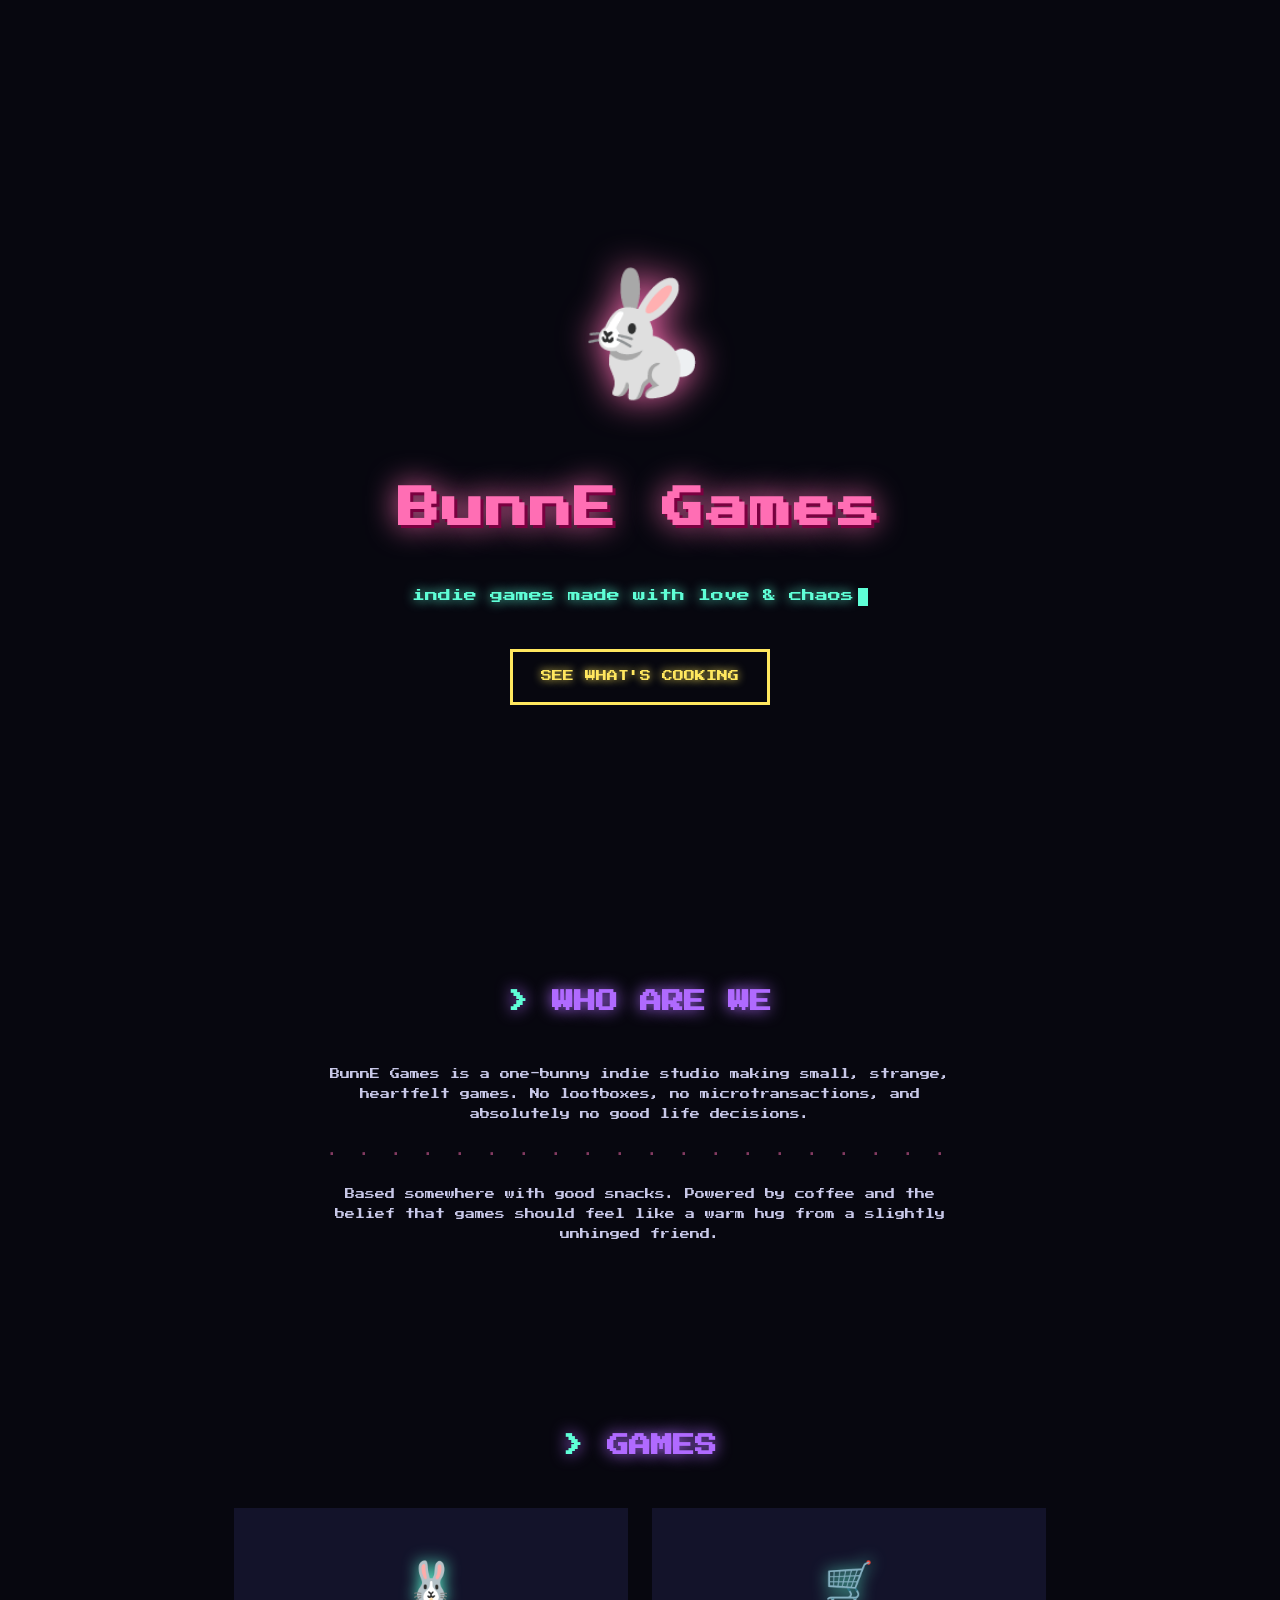
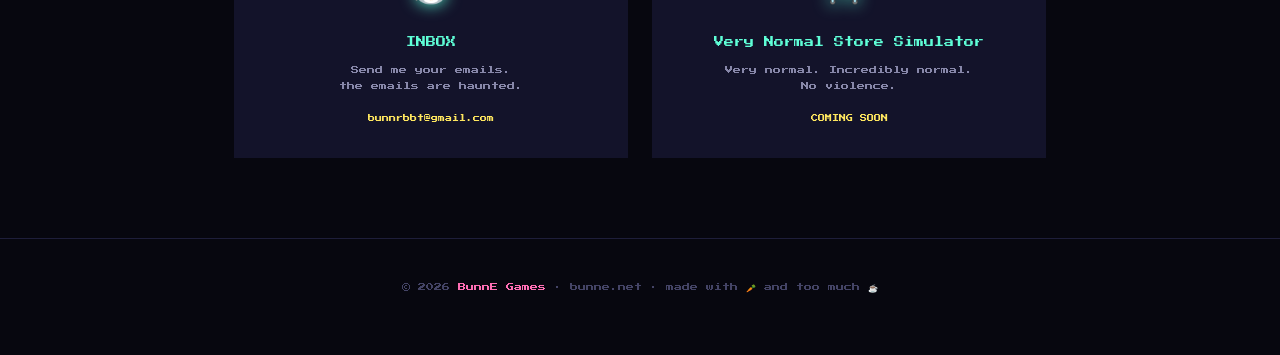
==== index.html @ 26039a3e "cleanup" ====
<!DOCTYPE html>
<html lang="en">
<head>
  <meta charset="UTF-8" />
  <meta name="viewport" content="width=device-width, initial-scale=1.0" />
  <title>BunnE Games</title>
  <link rel="preconnect" href="https://fonts.googleapis.com" />
  <link rel="preconnect" href="https://fonts.gstatic.com" crossorigin />
  <link href="https://fonts.googleapis.com/css2?family=Press+Start+2P&display=swap" rel="stylesheet" />
  <style>
    :root {
      --pink:   #ff6eb4;
      --purple: #b06aff;
      --cyan:   #5fffd7;
      --yellow: #ffe75f;
      --dark:   #0d0d1a;
      --darker: #07070f;
      --card:   #13132a;
    }

    * { box-sizing: border-box; margin: 0; padding: 0; }

    html { scroll-behavior: smooth; }

    body {
      background: var(--darker);
      color: #e8e8f8;
      font-family: 'Press Start 2P', monospace;
      font-size: 12px;
      line-height: 2;
      overflow-x: hidden;
    }

    /* ── stars ─────────────────────────────────────────── */
    #stars {
      position: fixed;
      inset: 0;
      pointer-events: none;
      z-index: 0;
    }
    .star {
      position: absolute;
      width: 2px; height: 2px;
      background: #fff;
      border-radius: 50%;
      animation: twinkle var(--d, 3s) ease-in-out infinite var(--delay, 0s);
      opacity: 0;
    }
    @keyframes twinkle {
      0%, 100% { opacity: 0; }
      50%       { opacity: var(--bright, 0.8); }
    }

    /* ── layout ─────────────────────────────────────────── */
    main { position: relative; z-index: 1; }

    section {
      max-width: 860px;
      margin: 0 auto;
      padding: 80px 24px;
    }

    /* ── hero ───────────────────────────────────────────── */
    #hero {
      min-height: 100vh;
      display: flex;
      flex-direction: column;
      justify-content: center;
      align-items: center;
      text-align: center;
      gap: 32px;
      padding: 40px 24px;
    }

    .bunny {
      font-size: clamp(64px, 14vw, 120px);
      display: inline-block;
      animation: bunnyhop 1.6s ease-in-out infinite;
      filter: drop-shadow(0 0 18px var(--pink));
    }
    @keyframes bunnyhop {
      0%, 100% { transform: translateY(0)    rotate(-3deg); }
      50%       { transform: translateY(-18px) rotate(3deg); }
    }

    h1 {
      font-size: clamp(20px, 5vw, 42px);
      color: var(--pink);
      text-shadow:
        3px 3px 0 #7a0040,
        0 0 30px var(--pink);
      letter-spacing: 2px;
    }

    .tagline {
      color: var(--cyan);
      font-size: clamp(8px, 2vw, 13px);
      text-shadow: 0 0 12px var(--cyan);
    }

    .cursor {
      display: inline-block;
      width: 10px; height: 18px;
      background: var(--cyan);
      animation: blink .8s step-end infinite;
      vertical-align: middle;
      margin-left: 4px;
    }
    @keyframes blink { 50% { opacity: 0; } }

    .cta {
      display: inline-block;
      margin-top: 8px;
      padding: 14px 28px;
      border: 3px solid var(--yellow);
      color: var(--yellow);
      text-decoration: none;
      font-family: inherit;
      font-size: 11px;
      cursor: pointer;
      background: transparent;
      transition: background .15s, color .15s;
      text-shadow: 0 0 8px var(--yellow);
      box-shadow: 0 0 12px var(--yellow)55, inset 0 0 0 0 var(--yellow);
      animation: pulse-border 2s ease-in-out infinite;
    }
    .cta:hover {
      background: var(--yellow);
      color: var(--darker);
      text-shadow: none;
    }
    @keyframes pulse-border {
      0%, 100% { box-shadow: 0 0 8px  var(--yellow)55; }
      50%       { box-shadow: 0 0 22px var(--yellow)aa; }
    }

    /* ── section headings ───────────────────────────────── */
    h2 {
      font-size: clamp(14px, 3vw, 22px);
      color: var(--purple);
      text-shadow: 0 0 16px var(--purple);
      margin-bottom: 40px;
      text-align: center;
    }
    h2::before { content: '> '; color: var(--cyan); }

    /* ── about ──────────────────────────────────────────── */
    #about p {
      color: #c8c8e8;
      font-size: 10px;
      max-width: 620px;
      margin: 0 auto 20px;
      text-align: center;
    }

    .pixel-divider {
      text-align: center;
      color: var(--pink);
      letter-spacing: 6px;
      font-size: 10px;
      margin: 20px 0;
      opacity: 0.5;
    }

    /* ── games grid ─────────────────────────────────────── */
    .games-grid {
      display: grid;
      grid-template-columns: repeat(auto-fit, minmax(220px, 1fr));
      gap: 24px;
    }

    .game-card {
      background: var(--card);
      border: 2px solid var(--purple)66;
      padding: 28px 20px;
      text-align: center;
      transition: border-color .2s, transform .2s;
      position: relative;
      overflow: hidden;
    }
    .game-card::before {
      content: '';
      position: absolute;
      inset: 0;
      background: linear-gradient(135deg, var(--purple)08, transparent 60%);
    }
    .game-card:hover {
      border-color: var(--purple);
      transform: translateY(-4px);
    }

    .game-icon {
      font-size: 40px;
      display: block;
      margin-bottom: 16px;
      filter: drop-shadow(0 0 8px var(--cyan));
    }

    .game-title {
      color: var(--cyan);
      font-size: 10px;
      margin-bottom: 10px;
    }

    .game-desc {
      color: #8888aa;
      font-size: 8px;
      line-height: 2;
    }

    .badge {
      display: inline-block;
      margin-top: 14px;
      padding: 4px 10px;
      font-size: 7px;
      border: 1px solid var(--yellow)88;
      color: var(--yellow);
    }

    /* ── footer ─────────────────────────────────────────── */
    footer {
      position: relative;
      z-index: 1;
      text-align: center;
      padding: 40px 24px 60px;
      font-size: 8px;
      color: #444466;
      border-top: 1px solid #1e1e3a;
    }
    footer span { color: var(--pink); }
  </style>
</head>
<body>

  <div id="stars"></div>

  <main>
    <!-- HERO -->
    <section id="hero">
      <div class="bunny">🐇</div>
      <h1>BunnE Games</h1>
      <p class="tagline">indie games made with love & chaos<span class="cursor"></span></p>
      <a class="cta" href="#games">SEE WHAT'S COOKING</a>
    </section>

    <!-- ABOUT -->
    <section id="about">
      <h2>WHO ARE WE</h2>
      <p>
        BunnE Games is a one-bunny indie studio making small, strange, heartfelt games.
        No lootboxes, no microtransactions, and absolutely no good life decisions.
      </p>
      <div class="pixel-divider">· · · · · · · · · · · · · · · · · · · ·</div>
      <p>
        Based somewhere with good snacks. Powered by coffee and the belief that
        games should feel like a warm hug from a slightly unhinged friend.
      </p>
    </section>

    <!-- GAMES -->
    <section id="games">
      <h2>GAMES</h2>
      <div class="games-grid">

        <div class="game-card">
          <span class="game-icon">🐰</span>
          <div class="game-title">INBOX</div>
          <div class="game-desc">Send me your emails.<br/>the emails are haunted.</div>
          <div class="badge">bunnrbbt@gmail.com</div>
        </div>

        <div class="game-card">
          <span class="game-icon">🛒</span>
          <div class="game-title">Very Normal Store Simulator</div>
          <div class="game-desc">Very normal. Incredibly normal. <br/>No violence.</div>
          <div class="badge">COMING SOON</div>
        </div>

      </div>
    </section>
  </main>

  <footer>
    <p>© 2026 <span>BunnE Games</span> · bunne.net · made with 🥕 and too much ☕</p>
  </footer>

  <script>
    // generate starfield
    const container = document.getElementById('stars');
    for (let i = 0; i < 120; i++) {
      const s = document.createElement('div');
      s.className = 'star';
      s.style.cssText = `
        left:${Math.random()*100}%;
        top:${Math.random()*100}%;
        --d:${2 + Math.random()*4}s;
        --delay:-${Math.random()*5}s;
        --bright:${0.4 + Math.random()*0.6};
        width:${Math.random() > 0.85 ? 3 : 2}px;
        height:${Math.random() > 0.85 ? 3 : 2}px;
      `;
      container.appendChild(s);
    }
  </script>

</body>
</html>
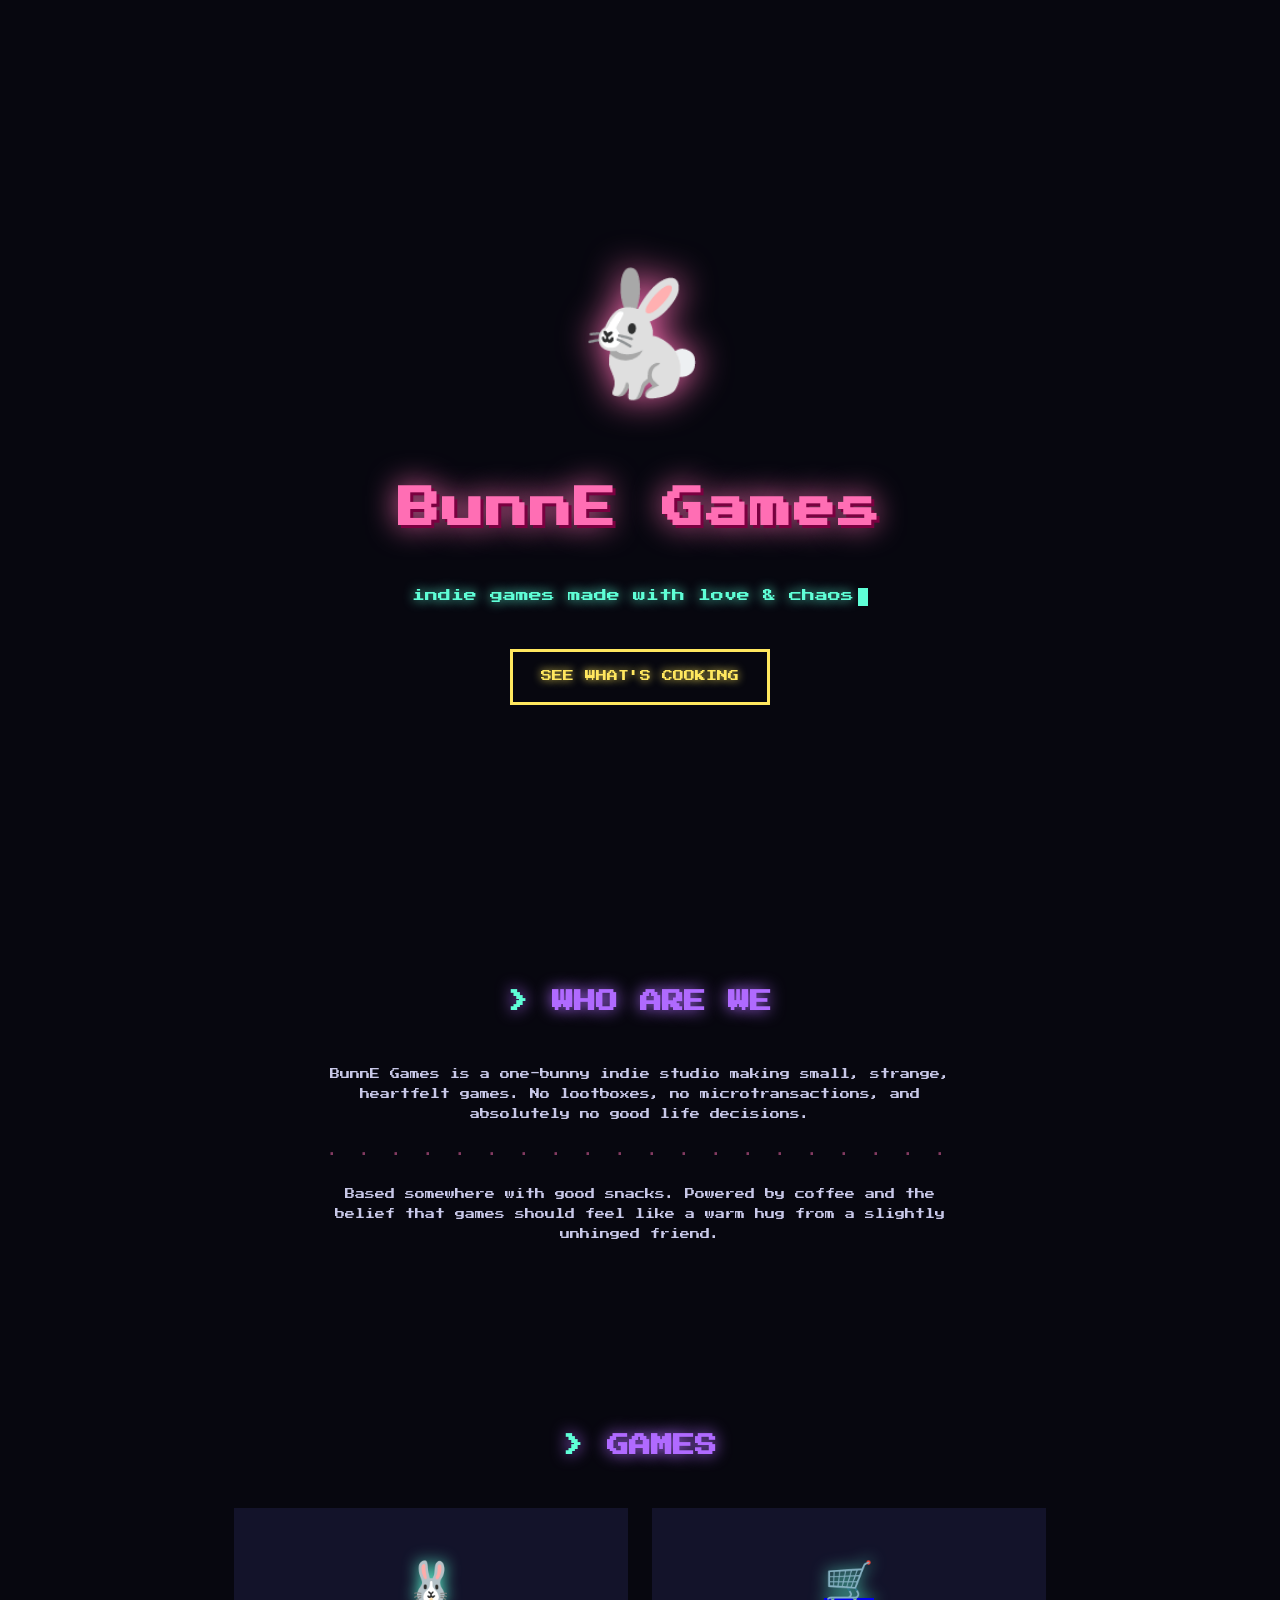
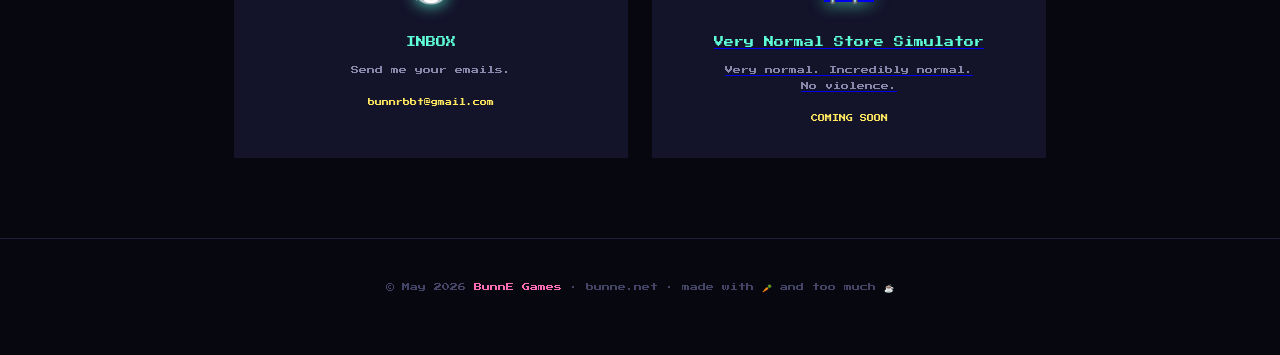
==== commit 94b45661: "url" ====
--- a/index.html
+++ b/index.html
@@ -4,231 +4,11 @@
   <meta charset="UTF-8" />
   <meta name="viewport" content="width=device-width, initial-scale=1.0" />
   <title>BunnE Games</title>
+  <link rel="icon" href="bunny_logo.png" type="image/png" />
   <link rel="preconnect" href="https://fonts.googleapis.com" />
   <link rel="preconnect" href="https://fonts.gstatic.com" crossorigin />
   <link href="https://fonts.googleapis.com/css2?family=Press+Start+2P&display=swap" rel="stylesheet" />
-  <style>
-    :root {
-      --pink:   #ff6eb4;
-      --purple: #b06aff;
-      --cyan:   #5fffd7;
-      --yellow: #ffe75f;
-      --dark:   #0d0d1a;
-      --darker: #07070f;
-      --card:   #13132a;
-    }
-
-    * { box-sizing: border-box; margin: 0; padding: 0; }
-
-    html { scroll-behavior: smooth; }
-
-    body {
-      background: var(--darker);
-      color: #e8e8f8;
-      font-family: 'Press Start 2P', monospace;
-      font-size: 12px;
-      line-height: 2;
-      overflow-x: hidden;
-    }
-
-    /* ── stars ─────────────────────────────────────────── */
-    #stars {
-      position: fixed;
-      inset: 0;
-      pointer-events: none;
-      z-index: 0;
-    }
-    .star {
-      position: absolute;
-      width: 2px; height: 2px;
-      background: #fff;
-      border-radius: 50%;
-      animation: twinkle var(--d, 3s) ease-in-out infinite var(--delay, 0s);
-      opacity: 0;
-    }
-    @keyframes twinkle {
-      0%, 100% { opacity: 0; }
-      50%       { opacity: var(--bright, 0.8); }
-    }
-
-    /* ── layout ─────────────────────────────────────────── */
-    main { position: relative; z-index: 1; }
-
-    section {
-      max-width: 860px;
-      margin: 0 auto;
-      padding: 80px 24px;
-    }
-
-    /* ── hero ───────────────────────────────────────────── */
-    #hero {
-      min-height: 100vh;
-      display: flex;
-      flex-direction: column;
-      justify-content: center;
-      align-items: center;
-      text-align: center;
-      gap: 32px;
-      padding: 40px 24px;
-    }
-
-    .bunny {
-      font-size: clamp(64px, 14vw, 120px);
-      display: inline-block;
-      animation: bunnyhop 1.6s ease-in-out infinite;
-      filter: drop-shadow(0 0 18px var(--pink));
-    }
-    @keyframes bunnyhop {
-      0%, 100% { transform: translateY(0)    rotate(-3deg); }
-      50%       { transform: translateY(-18px) rotate(3deg); }
-    }
-
-    h1 {
-      font-size: clamp(20px, 5vw, 42px);
-      color: var(--pink);
-      text-shadow:
-        3px 3px 0 #7a0040,
-        0 0 30px var(--pink);
-      letter-spacing: 2px;
-    }
-
-    .tagline {
-      color: var(--cyan);
-      font-size: clamp(8px, 2vw, 13px);
-      text-shadow: 0 0 12px var(--cyan);
-    }
-
-    .cursor {
-      display: inline-block;
-      width: 10px; height: 18px;
-      background: var(--cyan);
-      animation: blink .8s step-end infinite;
-      vertical-align: middle;
-      margin-left: 4px;
-    }
-    @keyframes blink { 50% { opacity: 0; } }
-
-    .cta {
-      display: inline-block;
-      margin-top: 8px;
-      padding: 14px 28px;
-      border: 3px solid var(--yellow);
-      color: var(--yellow);
-      text-decoration: none;
-      font-family: inherit;
-      font-size: 11px;
-      cursor: pointer;
-      background: transparent;
-      transition: background .15s, color .15s;
-      text-shadow: 0 0 8px var(--yellow);
-      box-shadow: 0 0 12px var(--yellow)55, inset 0 0 0 0 var(--yellow);
-      animation: pulse-border 2s ease-in-out infinite;
-    }
-    .cta:hover {
-      background: var(--yellow);
-      color: var(--darker);
-      text-shadow: none;
-    }
-    @keyframes pulse-border {
-      0%, 100% { box-shadow: 0 0 8px  var(--yellow)55; }
-      50%       { box-shadow: 0 0 22px var(--yellow)aa; }
-    }
-
-    /* ── section headings ───────────────────────────────── */
-    h2 {
-      font-size: clamp(14px, 3vw, 22px);
-      color: var(--purple);
-      text-shadow: 0 0 16px var(--purple);
-      margin-bottom: 40px;
-      text-align: center;
-    }
-    h2::before { content: '> '; color: var(--cyan); }
-
-    /* ── about ──────────────────────────────────────────── */
-    #about p {
-      color: #c8c8e8;
-      font-size: 10px;
-      max-width: 620px;
-      margin: 0 auto 20px;
-      text-align: center;
-    }
-
-    .pixel-divider {
-      text-align: center;
-      color: var(--pink);
-      letter-spacing: 6px;
-      font-size: 10px;
-      margin: 20px 0;
-      opacity: 0.5;
-    }
-
-    /* ── games grid ─────────────────────────────────────── */
-    .games-grid {
-      display: grid;
-      grid-template-columns: repeat(auto-fit, minmax(220px, 1fr));
-      gap: 24px;
-    }
-
-    .game-card {
-      background: var(--card);
-      border: 2px solid var(--purple)66;
-      padding: 28px 20px;
-      text-align: center;
-      transition: border-color .2s, transform .2s;
-      position: relative;
-      overflow: hidden;
-    }
-    .game-card::before {
-      content: '';
-      position: absolute;
-      inset: 0;
-      background: linear-gradient(135deg, var(--purple)08, transparent 60%);
-    }
-    .game-card:hover {
-      border-color: var(--purple);
-      transform: translateY(-4px);
-    }
-
-    .game-icon {
-      font-size: 40px;
-      display: block;
-      margin-bottom: 16px;
-      filter: drop-shadow(0 0 8px var(--cyan));
-    }
-
-    .game-title {
-      color: var(--cyan);
-      font-size: 10px;
-      margin-bottom: 10px;
-    }
-
-    .game-desc {
-      color: #8888aa;
-      font-size: 8px;
-      line-height: 2;
-    }
-
-    .badge {
-      display: inline-block;
-      margin-top: 14px;
-      padding: 4px 10px;
-      font-size: 7px;
-      border: 1px solid var(--yellow)88;
-      color: var(--yellow);
-    }
-
-    /* ── footer ─────────────────────────────────────────── */
-    footer {
-      position: relative;
-      z-index: 1;
-      text-align: center;
-      padding: 40px 24px 60px;
-      font-size: 8px;
-      color: #444466;
-      border-top: 1px solid #1e1e3a;
-    }
-    footer span { color: var(--pink); }
-  </style>
+  <link rel="stylesheet" href="style.css" />
 </head>
 <body>
 
@@ -262,46 +42,30 @@
       <h2>GAMES</h2>
       <div class="games-grid">
 
-        <div class="game-card">
+        <div class="game-card" id="inbox-card">
           <span class="game-icon">🐰</span>
           <div class="game-title">INBOX</div>
-          <div class="game-desc">Send me your emails.<br/>the emails are haunted.</div>
+          <div class="game-desc">Send me your emails.</div>
           <div class="badge">bunnrbbt@gmail.com</div>
         </div>
 
-        <div class="game-card">
+        <a class="game-card" href="https://bunnrbbt.itch.io/very-normal-store-simulator-demo" target="_blank" rel="noopener noreferrer">
           <span class="game-icon">🛒</span>
           <div class="game-title">Very Normal Store Simulator</div>
           <div class="game-desc">Very normal. Incredibly normal. <br/>No violence.</div>
           <div class="badge">COMING SOON</div>
-        </div>
+        </a>
 
       </div>
     </section>
   </main>
 
   <footer>
-    <p>© 2026 <span>BunnE Games</span> · bunne.net · made with 🥕 and too much ☕</p>
+    <p>© May 2026 <span>BunnE Games</span> · bunne.net · made with 🥕 and too much ☕</p>
   </footer>
 
-  <script>
-    // generate starfield
-    const container = document.getElementById('stars');
-    for (let i = 0; i < 120; i++) {
-      const s = document.createElement('div');
-      s.className = 'star';
-      s.style.cssText = `
-        left:${Math.random()*100}%;
-        top:${Math.random()*100}%;
-        --d:${2 + Math.random()*4}s;
-        --delay:-${Math.random()*5}s;
-        --bright:${0.4 + Math.random()*0.6};
-        width:${Math.random() > 0.85 ? 3 : 2}px;
-        height:${Math.random() > 0.85 ? 3 : 2}px;
-      `;
-      container.appendChild(s);
-    }
-  </script>
+  <div id="copy-toast">📋 email copied!</div>
+  <script src="main.js"></script>
 
 </body>
 </html>
--- a/style.css
+++ b/style.css
@@ -0,0 +1,247 @@
+:root {
+  --pink:   #ff6eb4;
+  --purple: #b06aff;
+  --cyan:   #5fffd7;
+  --yellow: #ffe75f;
+  --dark:   #0d0d1a;
+  --darker: #07070f;
+  --card:   #13132a;
+}
+
+* { box-sizing: border-box; margin: 0; padding: 0; }
+
+html { scroll-behavior: smooth; }
+
+body {
+  background: var(--darker);
+  color: #e8e8f8;
+  font-family: 'Press Start 2P', monospace;
+  font-size: 12px;
+  line-height: 2;
+  overflow-x: hidden;
+}
+
+/* ── stars ─────────────────────────────────────────── */
+#stars {
+  position: fixed;
+  inset: 0;
+  pointer-events: none;
+  z-index: 0;
+}
+.star {
+  position: absolute;
+  width: 2px; height: 2px;
+  background: #fff;
+  border-radius: 50%;
+  animation: twinkle var(--d, 3s) ease-in-out infinite var(--delay, 0s);
+  opacity: 0;
+}
+@keyframes twinkle {
+  0%, 100% { opacity: 0; }
+  50%       { opacity: var(--bright, 0.8); }
+}
+
+/* ── layout ─────────────────────────────────────────── */
+main { position: relative; z-index: 1; }
+
+section {
+  max-width: 860px;
+  margin: 0 auto;
+  padding: 80px 24px;
+}
+
+/* ── hero ───────────────────────────────────────────── */
+#hero {
+  min-height: 100vh;
+  display: flex;
+  flex-direction: column;
+  justify-content: center;
+  align-items: center;
+  text-align: center;
+  gap: 32px;
+  padding: 40px 24px;
+}
+
+.bunny {
+  font-size: clamp(64px, 14vw, 120px);
+  display: inline-block;
+  animation: bunnyhop 1.6s ease-in-out infinite;
+  filter: drop-shadow(0 0 18px var(--pink));
+}
+@keyframes bunnyhop {
+  0%, 100% { transform: translateY(0)    rotate(-3deg); }
+  50%       { transform: translateY(-18px) rotate(3deg); }
+}
+
+h1 {
+  font-size: clamp(20px, 5vw, 42px);
+  color: var(--pink);
+  text-shadow:
+    3px 3px 0 #7a0040,
+    0 0 30px var(--pink);
+  letter-spacing: 2px;
+}
+
+.tagline {
+  color: var(--cyan);
+  font-size: clamp(8px, 2vw, 13px);
+  text-shadow: 0 0 12px var(--cyan);
+}
+
+.cursor {
+  display: inline-block;
+  width: 10px; height: 18px;
+  background: var(--cyan);
+  animation: blink .8s step-end infinite;
+  vertical-align: middle;
+  margin-left: 4px;
+}
+@keyframes blink { 50% { opacity: 0; } }
+
+.cta {
+  display: inline-block;
+  margin-top: 8px;
+  padding: 14px 28px;
+  border: 3px solid var(--yellow);
+  color: var(--yellow);
+  text-decoration: none;
+  font-family: inherit;
+  font-size: 11px;
+  cursor: pointer;
+  background: transparent;
+  transition: background .15s, color .15s;
+  text-shadow: 0 0 8px var(--yellow);
+  box-shadow: 0 0 12px var(--yellow)55, inset 0 0 0 0 var(--yellow);
+  animation: pulse-border 2s ease-in-out infinite;
+}
+.cta:hover {
+  background: var(--yellow);
+  color: var(--darker);
+  text-shadow: none;
+}
+@keyframes pulse-border {
+  0%, 100% { box-shadow: 0 0 8px  var(--yellow)55; }
+  50%       { box-shadow: 0 0 22px var(--yellow)aa; }
+}
+
+/* ── section headings ───────────────────────────────── */
+h2 {
+  font-size: clamp(14px, 3vw, 22px);
+  color: var(--purple);
+  text-shadow: 0 0 16px var(--purple);
+  margin-bottom: 40px;
+  text-align: center;
+}
+h2::before { content: '> '; color: var(--cyan); }
+
+/* ── about ──────────────────────────────────────────── */
+#about p {
+  color: #c8c8e8;
+  font-size: 10px;
+  max-width: 620px;
+  margin: 0 auto 20px;
+  text-align: center;
+}
+
+.pixel-divider {
+  text-align: center;
+  color: var(--pink);
+  letter-spacing: 6px;
+  font-size: 10px;
+  margin: 20px 0;
+  opacity: 0.5;
+}
+
+/* ── games grid ─────────────────────────────────────── */
+.games-grid {
+  display: grid;
+  grid-template-columns: repeat(auto-fit, minmax(220px, 1fr));
+  gap: 24px;
+}
+
+.game-card {
+  background: var(--card);
+  border: 2px solid var(--purple)66;
+  padding: 28px 20px;
+  text-align: center;
+  transition: border-color .2s, transform .2s;
+  position: relative;
+  overflow: hidden;
+}
+.game-card::before {
+  content: '';
+  position: absolute;
+  inset: 0;
+  background: linear-gradient(135deg, var(--purple)08, transparent 60%);
+}
+.game-card:hover {
+  border-color: var(--purple);
+  transform: translateY(-4px);
+}
+
+.game-icon {
+  font-size: 40px;
+  display: block;
+  margin-bottom: 16px;
+  filter: drop-shadow(0 0 8px var(--cyan));
+}
+
+.game-title {
+  color: var(--cyan);
+  font-size: 10px;
+  margin-bottom: 10px;
+}
+
+.game-desc {
+  color: #8888aa;
+  font-size: 8px;
+  line-height: 2;
+}
+
+.badge {
+  display: inline-block;
+  margin-top: 14px;
+  padding: 4px 10px;
+  font-size: 7px;
+  border: 1px solid var(--yellow)88;
+  color: var(--yellow);
+}
+
+/* ── inbox card ─────────────────────────────────────── */
+#inbox-card { cursor: pointer; }
+
+/* ── copy toast ─────────────────────────────────────── */
+#copy-toast {
+  position: fixed;
+  bottom: 40px;
+  left: 50%;
+  transform: translateX(-50%) translateY(20px);
+  background: var(--card);
+  border: 2px solid var(--cyan);
+  color: var(--cyan);
+  font-family: 'Press Start 2P', monospace;
+  font-size: 9px;
+  padding: 12px 20px;
+  text-shadow: 0 0 8px var(--cyan);
+  box-shadow: 0 0 18px var(--cyan)55;
+  opacity: 0;
+  pointer-events: none;
+  transition: opacity .2s, transform .2s;
+  z-index: 100;
+}
+#copy-toast.show {
+  opacity: 1;
+  transform: translateX(-50%) translateY(0);
+}
+
+/* ── footer ─────────────────────────────────────────── */
+footer {
+  position: relative;
+  z-index: 1;
+  text-align: center;
+  padding: 40px 24px 60px;
+  font-size: 8px;
+  color: #444466;
+  border-top: 1px solid #1e1e3a;
+}
+footer span { color: var(--pink); }
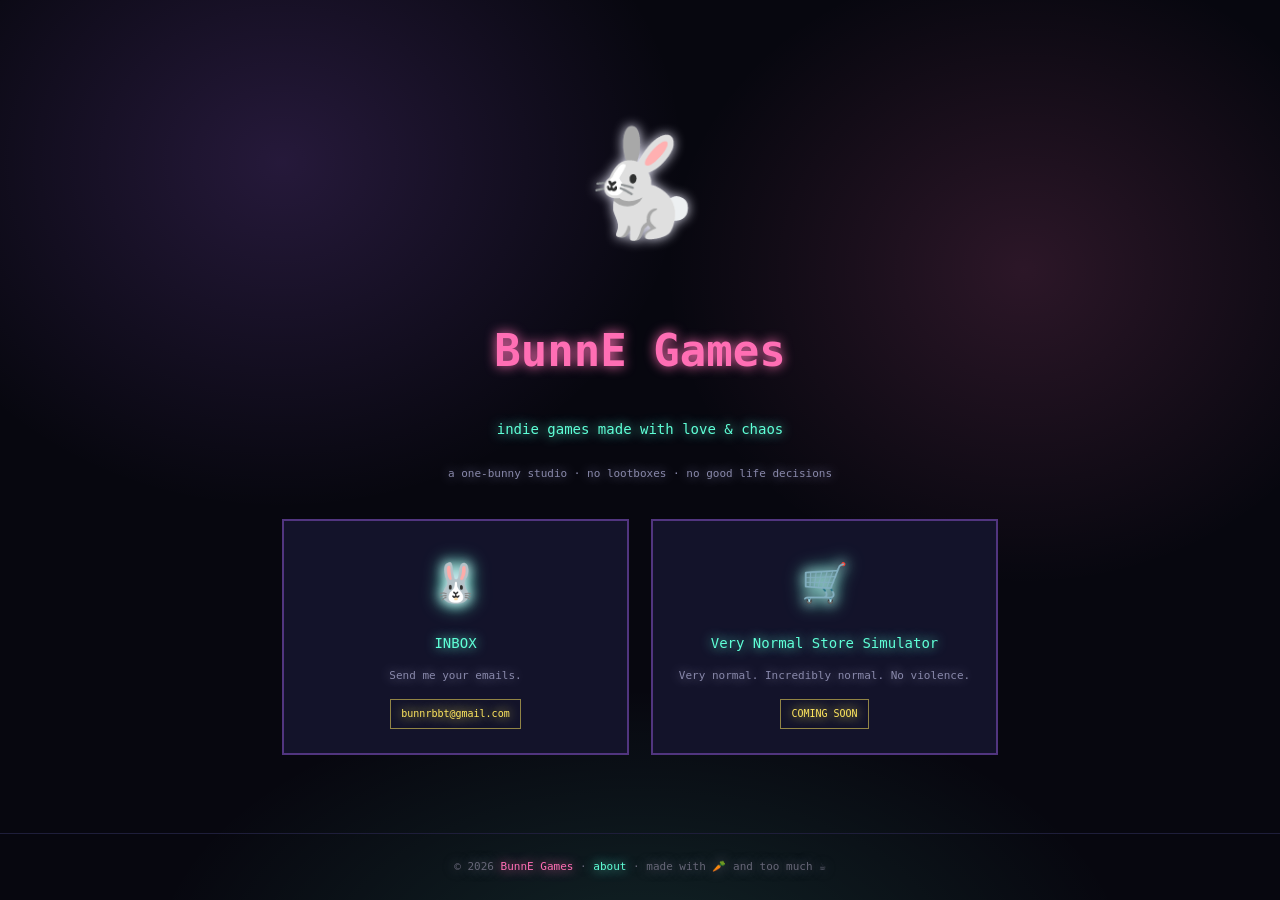
==== commit df3da8a4: "one packet, one trip" ====
--- a/index.html
+++ b/index.html
@@ -1,71 +1,47 @@
-<!DOCTYPE html>
-<html lang="en">
-<head>
-  <meta charset="UTF-8" />
-  <meta name="viewport" content="width=device-width, initial-scale=1.0" />
-  <title>BunnE Games</title>
-  <link rel="icon" href="bunny_logo.png" type="image/png" />
-  <link rel="preconnect" href="https://fonts.googleapis.com" />
-  <link rel="preconnect" href="https://fonts.gstatic.com" crossorigin />
-  <link href="https://fonts.googleapis.com/css2?family=Press+Start+2P&display=swap" rel="stylesheet" />
-  <link rel="stylesheet" href="style.css" />
-</head>
+<!doctype html><html lang=en><meta charset=utf-8><meta name=viewport content="width=device-width,initial-scale=1"><title>BunnE Games</title><link rel=icon href="data:image/svg+xml,<svg xmlns='http://www.w3.org/2000/svg' viewBox='0 0 16 16'><g fill='lavender'><rect x='3' y='1' width='3' height='7' rx='1.5'/><rect x='10' y='1' width='3' height='7' rx='1.5'/><rect x='2' y='5' width='12' height='10' rx='5'/></g><g fill='pink'><rect x='4' y='2' width='1' height='4'/><rect x='11' y='2' width='1' height='4'/></g><g fill='midnightblue'><rect x='5' y='8' width='2' height='2'/><rect x='9' y='8' width='2' height='2'/></g><rect x='7' y='11' width='2' height='1' fill='hotpink'/></svg>"><style>
+*{margin:0;padding:0;box-sizing:border-box}
+:root{--p:#ff6eb4;--c:#5fffd7;--y:#ffe75f}
+body{font:14px/2 monospace;color:#e8e8f8;text-align:center;min-height:100vh;display:flex;flex-direction:column;align-items:center;
+background:
+radial-gradient(45% 55% at 22% 18%,#b06aff2e,#0000 70%),
+radial-gradient(40% 50% at 80% 30%,#ff6eb426,#0000 70%),
+radial-gradient(55% 45% at 50% 108%,#5fffd71f,#0000 70%),#07070f;
+background-attachment:fixed;
+text-shadow:0 0 12px currentColor}
+main{flex:1;width:100%;display:flex;flex-direction:column;justify-content:center;gap:20px;max-width:760px;padding:40px 22px}
+.b{font-size:clamp(56px,11vw,104px);animation:h 1.6s ease-in-out infinite}
+@keyframes h{50%{transform:translateY(-16px) rotate(3deg)}}
+h1{font-size:clamp(22px,6vw,44px);color:var(--p)}
+.t{color:var(--c);font-size:clamp(10px,2.5vw,14px)}
+.d{color:#8888aa;font-size:11px;max-width:540px;margin:0 auto}
+.g{display:grid;grid-template-columns:repeat(auto-fit,minmax(220px,1fr));gap:22px;width:100%;margin-top:14px}
+.card{background:#13132a;border:2px solid #b06aff66;padding:24px 18px;text-decoration:none;color:inherit;display:block}
+.card:hover{border-color:#b06aff}
+.i{font-size:38px;filter:drop-shadow(0 0 8px var(--c))}
+.n{color:var(--c);margin:8px 0;font-size:14px}
+.bg{display:inline-block;margin-top:12px;padding:4px 10px;font-size:10px;border:1px solid #ffe75f88;color:var(--y)}
+footer{width:100%;text-align:center;padding:22px;font-size:11px;color:#667;border-top:1px solid #1e1e3a}
+footer b{color:var(--p);font-weight:400}
+footer a{color:var(--c);text-decoration:none}
+</style>
 <body>
-
-  <div id="stars"></div>
-
-  <main>
-    <!-- HERO -->
-    <section id="hero">
-      <div class="bunny">🐇</div>
-      <h1>BunnE Games</h1>
-      <p class="tagline">indie games made with love & chaos<span class="cursor"></span></p>
-      <a class="cta" href="#games">SEE WHAT'S COOKING</a>
-    </section>
-
-    <!-- ABOUT -->
-    <section id="about">
-      <h2>WHO ARE WE</h2>
-      <p>
-        BunnE Games is a one-bunny indie studio making small, strange, heartfelt games.
-        No lootboxes, no microtransactions, and absolutely no good life decisions.
-      </p>
-      <div class="pixel-divider">· · · · · · · · · · · · · · · · · · · ·</div>
-      <p>
-        Based somewhere with good snacks. Powered by coffee and the belief that
-        games should feel like a warm hug from a slightly unhinged friend.
-      </p>
-    </section>
-
-    <!-- GAMES -->
-    <section id="games">
-      <h2>GAMES</h2>
-      <div class="games-grid">
-
-        <div class="game-card" id="inbox-card">
-          <span class="game-icon">🐰</span>
-          <div class="game-title">INBOX</div>
-          <div class="game-desc">Send me your emails.</div>
-          <div class="badge">bunnrbbt@gmail.com</div>
-        </div>
-
-        <a class="game-card" href="https://bunnrbbt.itch.io/very-normal-store-simulator-demo" target="_blank" rel="noopener noreferrer">
-          <span class="game-icon">🛒</span>
-          <div class="game-title">Very Normal Store Simulator</div>
-          <div class="game-desc">Very normal. Incredibly normal. <br/>No violence.</div>
-          <div class="badge">COMING SOON</div>
-        </a>
-
-      </div>
-    </section>
-  </main>
-
-  <footer>
-    <p>© May 2026 <span>BunnE Games</span> · bunne.net · made with 🥕 and too much ☕</p>
-  </footer>
-
-  <div id="copy-toast">📋 email copied!</div>
-  <script src="main.js"></script>
-
-</body>
+<main>
+<div class=b>🐇</div>
+<h1>BunnE Games</h1>
+<p class=t>indie games made with love &amp; chaos</p>
+<p class=d>a one-bunny studio · no lootboxes · no good life decisions</p>
+<div class=g>
+<a class=card href="mailto:bunnrbbt@gmail.com">
+<div class=i>🐰</div><div class=n>INBOX</div>
+<div class=d>Send me your emails.</div>
+<div class=bg>bunnrbbt@gmail.com</div>
+</a>
+<a class=card href="https://bunnrbbt.itch.io/very-normal-store-simulator-demo" target=_blank rel=noopener>
+<div class=i>🛒</div><div class=n>Very Normal Store Simulator</div>
+<div class=d>Very normal. Incredibly normal. No violence.</div>
+<div class=bg>COMING SOON</div>
+</a>
+</div>
+</main>
+<footer><p>© 2026 <b>BunnE Games</b> · <a href=about.html>about</a> · made with 🥕 and too much ☕</p></footer>
 </html>
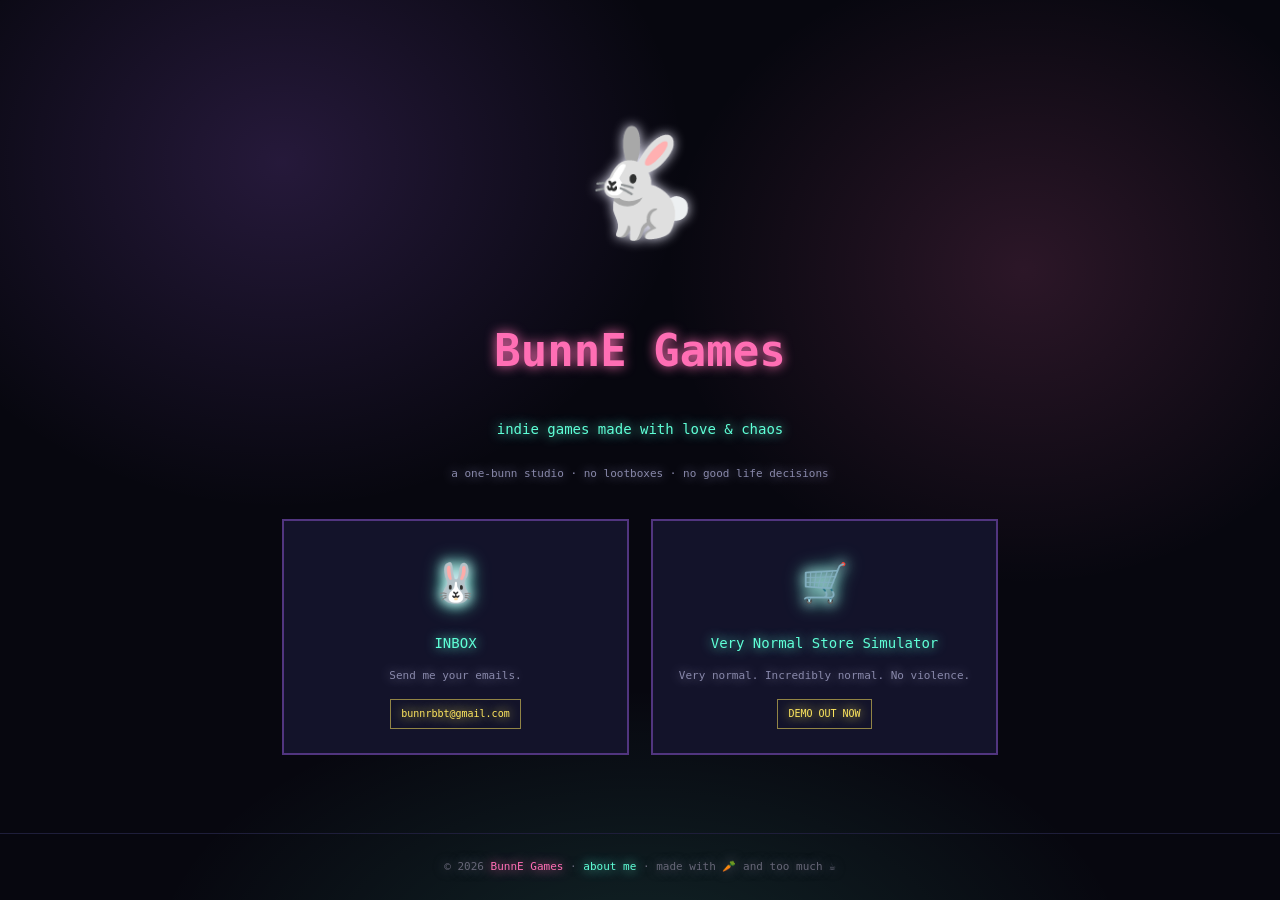
==== commit b2231950: "text update" ====
--- a/index.html
+++ b/index.html
@@ -29,7 +29,7 @@
 <div class=b>🐇</div>
 <h1>BunnE Games</h1>
 <p class=t>indie games made with love &amp; chaos</p>
-<p class=d>a one-bunny studio · no lootboxes · no good life decisions</p>
+<p class=d>a one-bunn studio · no lootboxes · no good life decisions</p>
 <div class=g>
 <a class=card href="mailto:bunnrbbt@gmail.com">
 <div class=i>🐰</div><div class=n>INBOX</div>
@@ -39,9 +39,9 @@
 <a class=card href="https://bunnrbbt.itch.io/very-normal-store-simulator-demo" target=_blank rel=noopener>
 <div class=i>🛒</div><div class=n>Very Normal Store Simulator</div>
 <div class=d>Very normal. Incredibly normal. No violence.</div>
-<div class=bg>COMING SOON</div>
+<div class=bg>DEMO OUT NOW</div>
 </a>
 </div>
 </main>
-<footer><p>© 2026 <b>BunnE Games</b> · <a href=about.html>about</a> · made with 🥕 and too much ☕</p></footer>
+<footer><p>© 2026 <b>BunnE Games</b> · <a href=about.html>about me</a> · made with 🥕 and too much ☕</p></footer>
 </html>
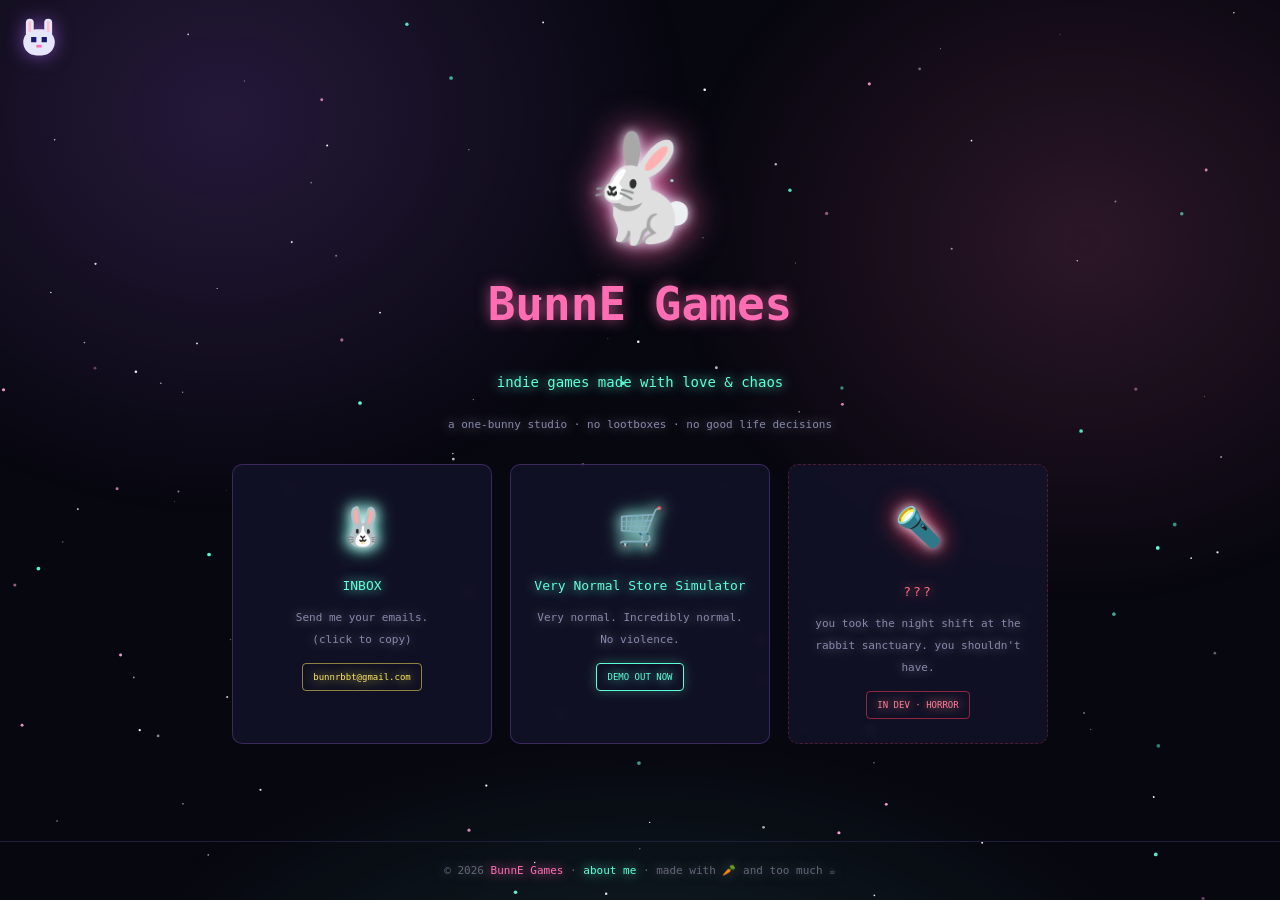
==== commit e7eb9fcd: "under 14kb" ====
--- a/index.html
+++ b/index.html
@@ -1,47 +1,118 @@
 <!doctype html><html lang=en><meta charset=utf-8><meta name=viewport content="width=device-width,initial-scale=1"><title>BunnE Games</title><link rel=icon href="data:image/svg+xml,<svg xmlns='http://www.w3.org/2000/svg' viewBox='0 0 16 16'><g fill='lavender'><rect x='3' y='1' width='3' height='7' rx='1.5'/><rect x='10' y='1' width='3' height='7' rx='1.5'/><rect x='2' y='5' width='12' height='10' rx='5'/></g><g fill='pink'><rect x='4' y='2' width='1' height='4'/><rect x='11' y='2' width='1' height='4'/></g><g fill='midnightblue'><rect x='5' y='8' width='2' height='2'/><rect x='9' y='8' width='2' height='2'/></g><rect x='7' y='11' width='2' height='1' fill='hotpink'/></svg>"><style>
 *{margin:0;padding:0;box-sizing:border-box}
-:root{--p:#ff6eb4;--c:#5fffd7;--y:#ffe75f}
-body{font:14px/2 monospace;color:#e8e8f8;text-align:center;min-height:100vh;display:flex;flex-direction:column;align-items:center;
-background:
-radial-gradient(45% 55% at 22% 18%,#b06aff2e,#0000 70%),
-radial-gradient(40% 50% at 80% 30%,#ff6eb426,#0000 70%),
-radial-gradient(55% 45% at 50% 108%,#5fffd71f,#0000 70%),#07070f;
-background-attachment:fixed;
-text-shadow:0 0 12px currentColor}
-main{flex:1;width:100%;display:flex;flex-direction:column;justify-content:center;gap:20px;max-width:760px;padding:40px 22px}
-.b{font-size:clamp(56px,11vw,104px);animation:h 1.6s ease-in-out infinite}
-@keyframes h{50%{transform:translateY(-16px) rotate(3deg)}}
-h1{font-size:clamp(22px,6vw,44px);color:var(--p)}
+:root{--p:#ff6eb4;--c:#5fffd7;--y:#ffe75f;--u:#b06aff}
+body{font:14px/2 monospace;color:#e8e8f8;text-align:center;background:#07070f;overflow-x:hidden;
+  min-height:100vh;display:flex;flex-direction:column;align-items:center;text-shadow:0 0 12px currentColor}
+.neb{position:fixed;inset:-8%;z-index:-2;pointer-events:none;transition:transform .15s ease-out;
+  background:
+    radial-gradient(45% 55% at 22% 18%,#b06aff2e,#0000 70%),
+    radial-gradient(40% 50% at 80% 30%,#ff6eb426,#0000 70%),
+    radial-gradient(55% 45% at 50% 108%,#5fffd71f,#0000 70%)}
+#sky{position:fixed;inset:0;z-index:-1;pointer-events:none}
+.logo{position:fixed;top:16px;left:18px;z-index:9;line-height:0;filter:drop-shadow(0 0 9px #b06aff99);transition:transform .2s}
+.logo:hover{transform:scale(1.1) rotate(-5deg)}
+.logo svg{width:42px;height:42px;display:block}
+main{flex:1;width:100%;display:flex;flex-direction:column;justify-content:center;align-items:center;gap:18px;max-width:860px;padding:64px 22px 26px}
+.b{font-size:clamp(56px,11vw,104px);cursor:pointer;line-height:1;filter:drop-shadow(0 0 18px var(--p));animation:hop 1.6s ease-in-out infinite}
+@keyframes hop{0%,100%{transform:translateY(0) rotate(-3deg)}50%{transform:translateY(-16px) rotate(3deg)}}
+@keyframes spin{to{transform:rotate(360deg) scale(1.12)}}
+.title{font-size:clamp(22px,6vw,46px);color:var(--p);
+  background:linear-gradient(105deg,var(--p) 0 42%,#fff 50%,var(--p) 58% 100%);
+  background-size:280% 100%;background-position:100% 0;
+  -webkit-background-clip:text;background-clip:text;-webkit-text-fill-color:transparent;
+  text-shadow:0 0 14px #ff6eb4aa;transition:transform .25s ease}
+.title:hover{transform:scale(1.04);animation:shine .85s ease}
+@keyframes shine{from{background-position:100% 0}to{background-position:-60% 0}}
 .t{color:var(--c);font-size:clamp(10px,2.5vw,14px)}
 .d{color:#8888aa;font-size:11px;max-width:540px;margin:0 auto}
-.g{display:grid;grid-template-columns:repeat(auto-fit,minmax(220px,1fr));gap:22px;width:100%;margin-top:14px}
-.card{background:#13132a;border:2px solid #b06aff66;padding:24px 18px;text-decoration:none;color:inherit;display:block}
-.card:hover{border-color:#b06aff}
-.i{font-size:38px;filter:drop-shadow(0 0 8px var(--c))}
-.n{color:var(--c);margin:8px 0;font-size:14px}
-.bg{display:inline-block;margin-top:12px;padding:4px 10px;font-size:10px;border:1px solid #ffe75f88;color:var(--y)}
-footer{width:100%;text-align:center;padding:22px;font-size:11px;color:#667;border-top:1px solid #1e1e3a}
+.g{display:grid;grid-template-columns:repeat(auto-fit,minmax(210px,1fr));gap:18px;width:100%;margin-top:10px}
+.card{position:relative;background:#13132acc;border:1px solid #b06aff44;border-radius:10px;padding:24px 18px;
+  text-decoration:none;color:inherit;display:block;backdrop-filter:blur(4px);
+  transition:transform .15s ease,box-shadow .3s,border-color .3s}
+.card:hover{transform:translateY(-6px);border-color:var(--u);box-shadow:0 12px 34px #00000066,0 0 24px #b06aff44}
+.i{font-size:38px;display:block;margin-bottom:6px;filter:drop-shadow(0 0 8px var(--c))}
+.n{color:var(--c);margin:8px 0;font-size:13px}
+.bg{display:inline-block;margin-top:12px;padding:4px 10px;font-size:9px;border:1px solid #ffe75f88;color:var(--y);border-radius:4px}
+.bg.live{border-color:var(--c);color:var(--c);box-shadow:0 0 12px #5fffd744}
+.mystery{display:flex;flex-direction:column;align-items:center;justify-content:center;border-style:dashed;border-color:#ff3b5c44;cursor:default}
+.mystery:hover{transform:translateY(-6px);border-color:#ff3b5c;box-shadow:0 12px 34px #00000066,0 0 24px #ff3b5c33}
+.mystery .i{filter:drop-shadow(0 0 12px #ff3b5c)}
+.mystery:hover .i{animation:flick 4s infinite}
+.mystery .n{color:#ff6b81;letter-spacing:2px}
+.mystery .bg{border-color:#ff3b5c88;color:#ff8095}
+@keyframes flick{0%,100%{opacity:1}48%{opacity:.45}50%{opacity:.9}52%{opacity:.35}54%{opacity:.85}}
+footer{width:100%;text-align:center;padding:18px;font-size:11px;color:#667;border-top:1px solid #1e1e3a}
 footer b{color:var(--p);font-weight:400}
 footer a{color:var(--c);text-decoration:none}
+#toast{position:fixed;left:50%;bottom:34px;transform:translate(-50%,18px);z-index:20;opacity:0;pointer-events:none;
+  background:#13132a;border:1px solid var(--c);color:var(--c);padding:11px 20px;border-radius:6px;font-size:11px;
+  box-shadow:0 0 22px #5fffd744;transition:.25s}
+#toast.on{opacity:1;transform:translate(-50%,0)}
+.spark{position:fixed;width:6px;height:6px;border-radius:50%;background:var(--c);box-shadow:0 0 8px var(--c);pointer-events:none;z-index:30;animation:spark .7s ease-out forwards}
+@keyframes spark{to{transform:translate(var(--dx),var(--dy)) scale(0);opacity:0}}
+@media(prefers-reduced-motion:reduce){*{animation:none!important}}
 </style>
 <body>
+<canvas id=sky></canvas>
+<div class=neb></div>
+<a class=logo href="#" aria-label="BunnE Games — home"><svg viewBox="0 0 16 16"><g fill="lavender"><rect x="3" y="1" width="3" height="7" rx="1.5"/><rect x="10" y="1" width="3" height="7" rx="1.5"/><rect x="2" y="5" width="12" height="10" rx="5"/></g><g fill="pink"><rect x="4" y="2" width="1" height="4"/><rect x="11" y="2" width="1" height="4"/></g><g fill="midnightblue"><rect x="5" y="8" width="2" height="2"/><rect x="9" y="8" width="2" height="2"/></g><rect x="7" y="11" width="2" height="1" fill="hotpink"/></svg></a>
+
 <main>
-<div class=b>🐇</div>
-<h1>BunnE Games</h1>
-<p class=t>indie games made with love &amp; chaos</p>
-<p class=d>a one-bunn studio · no lootboxes · no good life decisions</p>
-<div class=g>
-<a class=card href="mailto:bunnrbbt@gmail.com">
-<div class=i>🐰</div><div class=n>INBOX</div>
-<div class=d>Send me your emails.</div>
-<div class=bg>bunnrbbt@gmail.com</div>
-</a>
-<a class=card href="https://bunnrbbt.itch.io/very-normal-store-simulator-demo" target=_blank rel=noopener>
-<div class=i>🛒</div><div class=n>Very Normal Store Simulator</div>
-<div class=d>Very normal. Incredibly normal. No violence.</div>
-<div class=bg>DEMO OUT NOW</div>
-</a>
-</div>
+  <div class=b id=bun>🐇</div>
+  <h1 class=title>BunnE Games</h1>
+  <p class=t>indie games made with love &amp; chaos</p>
+  <p class=d>a one-bunny studio · no lootboxes · no good life decisions</p>
+  <div class=g>
+    <a class=card id=inbox href="mailto:bunnrbbt@gmail.com">
+      <div class=i>🐰</div><div class=n>INBOX</div>
+      <div class=d>Send me your emails.<br>(click to copy)</div>
+      <div class=bg>bunnrbbt@gmail.com</div>
+    </a>
+    <a class=card href="https://bunnrbbt.itch.io/very-normal-store-simulator-demo" target=_blank rel=noopener>
+      <div class=i>🛒</div><div class=n>Very Normal Store Simulator</div>
+      <div class=d>Very normal. Incredibly normal.<br>No violence.</div>
+      <div class="bg live">DEMO OUT NOW</div>
+    </a>
+    <div class="card mystery">
+      <div class=i>🔦</div><div class=n>???</div>
+      <div class=d>you took the night shift at the<br>rabbit sanctuary. you shouldn't have.</div>
+      <div class=bg>IN DEV · HORROR</div>
+    </div>
+  </div>
 </main>
+
 <footer><p>© 2026 <b>BunnE Games</b> · <a href=about.html>about me</a> · made with 🥕 and too much ☕</p></footer>
+<div id=toast>📋 email copied!</div>
+
+<script>
+const cv=document.getElementById('sky'),ctx=cv.getContext('2d'),neb=document.querySelector('.neb');
+let W,H,stars,mx=0,my=0;
+function resize(){W=cv.width=innerWidth;H=cv.height=innerHeight;
+  const n=Math.min(200,(W*H/9000)|0);
+  stars=Array.from({length:n},()=>({x:Math.random()*W,y:Math.random()*H,z:Math.random(),p:Math.random()*6.28}));}
+addEventListener('resize',resize);resize();
+addEventListener('mousemove',e=>{mx=e.clientX/W-.5;my=e.clientY/H-.5;
+  neb.style.transform='translate('+(mx*-18)+'px,'+(my*-18)+'px)';});
+let t=0;(function loop(){t+=.016;ctx.clearRect(0,0,W,H);
+  for(const s of stars){const tw=.35+.65*Math.abs(Math.sin(s.p+t*(.4+s.z)));
+    const px=s.x+mx*42*s.z,py=s.y+my*42*s.z,r=s.z*1.6+.3;
+    ctx.globalAlpha=tw;ctx.fillStyle=s.z>.86?'#5fffd7':(s.z>.7?'#ff9ed6':'#fff');
+    ctx.beginPath();ctx.arc(px,py,r,0,6.29);ctx.fill();}
+  requestAnimationFrame(loop);})();
+
+const bun=document.getElementById('bun');
+bun.addEventListener('click',()=>{bun.style.animation='none';bun.offsetHeight;bun.style.animation='spin .6s ease-in-out';});
+bun.addEventListener('animationend',()=>{bun.style.animation='';});
+
+const inbox=document.getElementById('inbox'),toast=document.getElementById('toast');let tt;
+inbox.addEventListener('click',e=>{e.preventDefault();
+  (navigator.clipboard?navigator.clipboard.writeText('bunnrbbt@gmail.com'):Promise.resolve()).finally(()=>{
+    toast.classList.add('on');clearTimeout(tt);tt=setTimeout(()=>toast.classList.remove('on'),1800);});
+  for(let k=0;k<16;k++){const d=document.createElement('div');d.className='spark';
+    d.style.left=e.clientX+'px';d.style.top=e.clientY+'px';
+    const a=Math.random()*6.28,v=28+Math.random()*46;
+    d.style.setProperty('--dx',Math.cos(a)*v+'px');d.style.setProperty('--dy',Math.sin(a)*v+'px');
+    if(k%2){d.style.background='#ff6eb4';d.style.boxShadow='0 0 8px #ff6eb4';}
+    document.body.appendChild(d);setTimeout(()=>d.remove(),700);}});
+</script>
 </html>
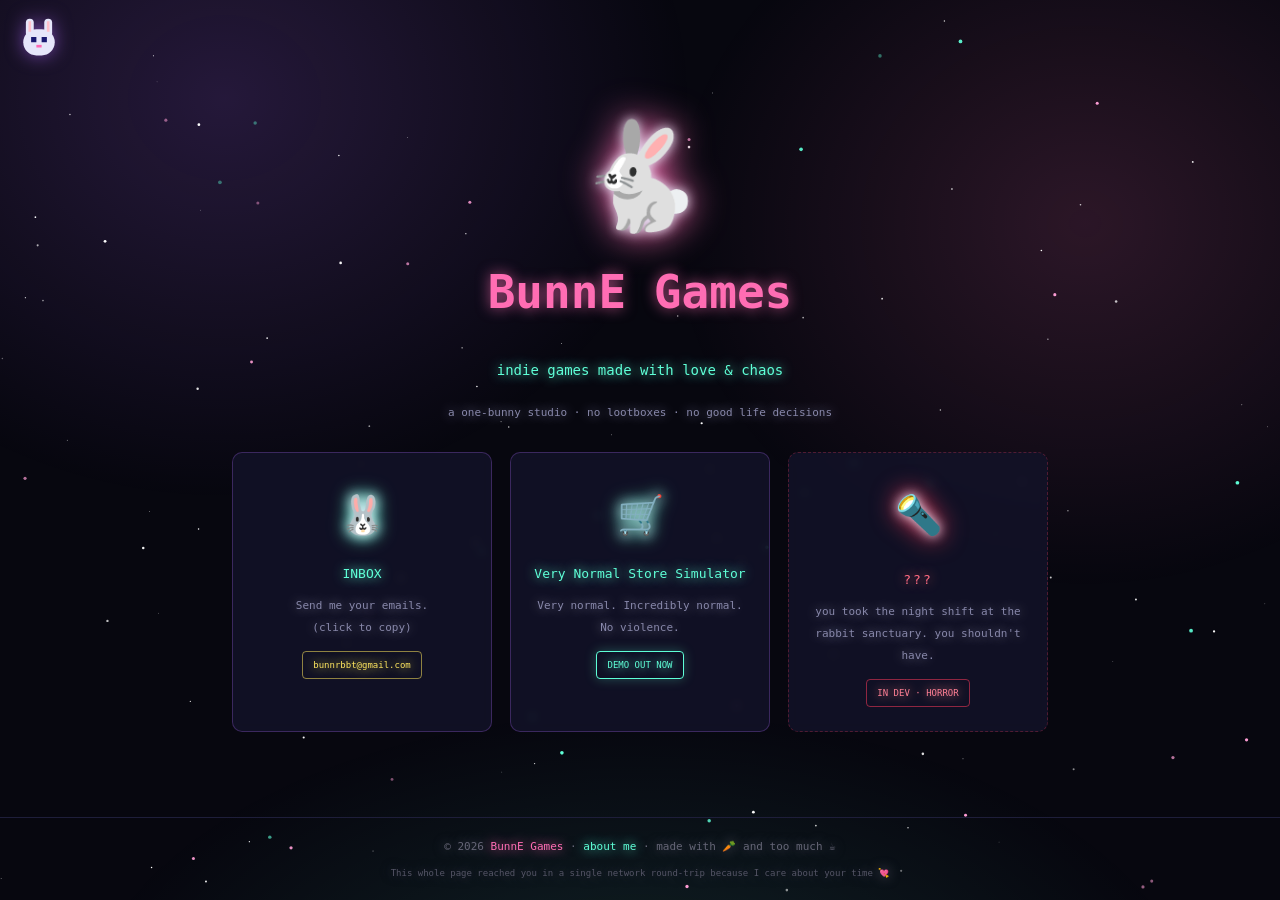
==== commit 6b0a10c1: "footer" ====
--- a/index.html
+++ b/index.html
@@ -81,19 +81,19 @@
   </div>
 </main>
 
-<footer><p>© 2026 <b>BunnE Games</b> · <a href=about.html>about me</a> · made with 🥕 and too much ☕</p></footer>
+<footer><p>© 2026 <b>BunnE Games</b> · <a href=about.html>about me</a> · made with 🥕 and too much ☕</p><p style=margin-top:6px;font-size:9px;color:#556>This whole page reached you in a single network round-trip because I care about your time 💘 </p></footer>
 <div id=toast>📋 email copied!</div>
 
 <script>
 const cv=document.getElementById('sky'),ctx=cv.getContext('2d'),neb=document.querySelector('.neb');
-let W,H,stars,mx=0,my=0;
+let W,H,stars;
 function resize(){W=cv.width=innerWidth;H=cv.height=innerHeight;
   const n=Math.min(200,(W*H/9000)|0);
   stars=Array.from({length:n},()=>({x:Math.random()*W,y:Math.random()*H,z:Math.random(),p:Math.random()*6.28}));}
 addEventListener('resize',resize);resize();
-addEventListener('mousemove',e=>{mx=e.clientX/W-.5;my=e.clientY/H-.5;
-  neb.style.transform='translate('+(mx*-18)+'px,'+(my*-18)+'px)';});
 let t=0;(function loop(){t+=.016;ctx.clearRect(0,0,W,H);
+  const mx=Math.sin(t*.05),my=Math.cos(t*.04);
+  neb.style.transform='translate('+(mx*-18)+'px,'+(my*-18)+'px)';
   for(const s of stars){const tw=.35+.65*Math.abs(Math.sin(s.p+t*(.4+s.z)));
     const px=s.x+mx*42*s.z,py=s.y+my*42*s.z,r=s.z*1.6+.3;
     ctx.globalAlpha=tw;ctx.fillStyle=s.z>.86?'#5fffd7':(s.z>.7?'#ff9ed6':'#fff');
